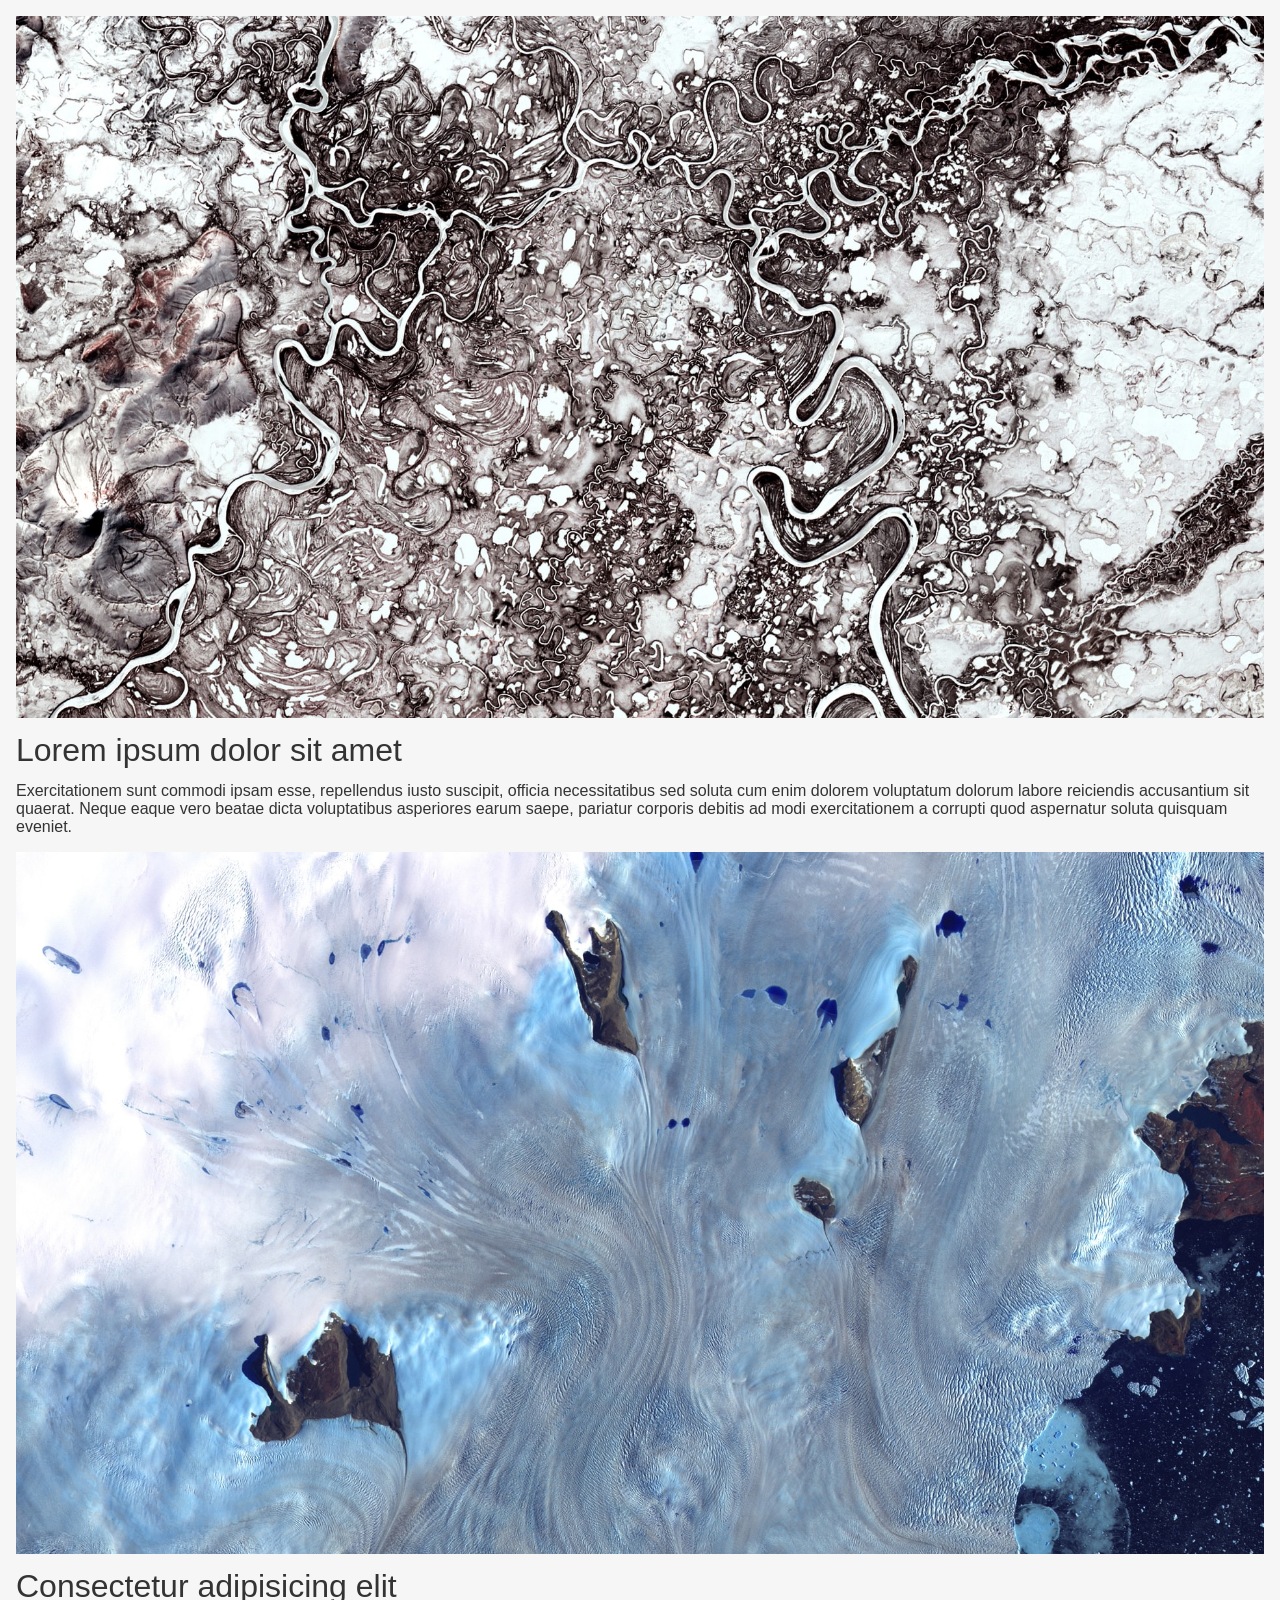
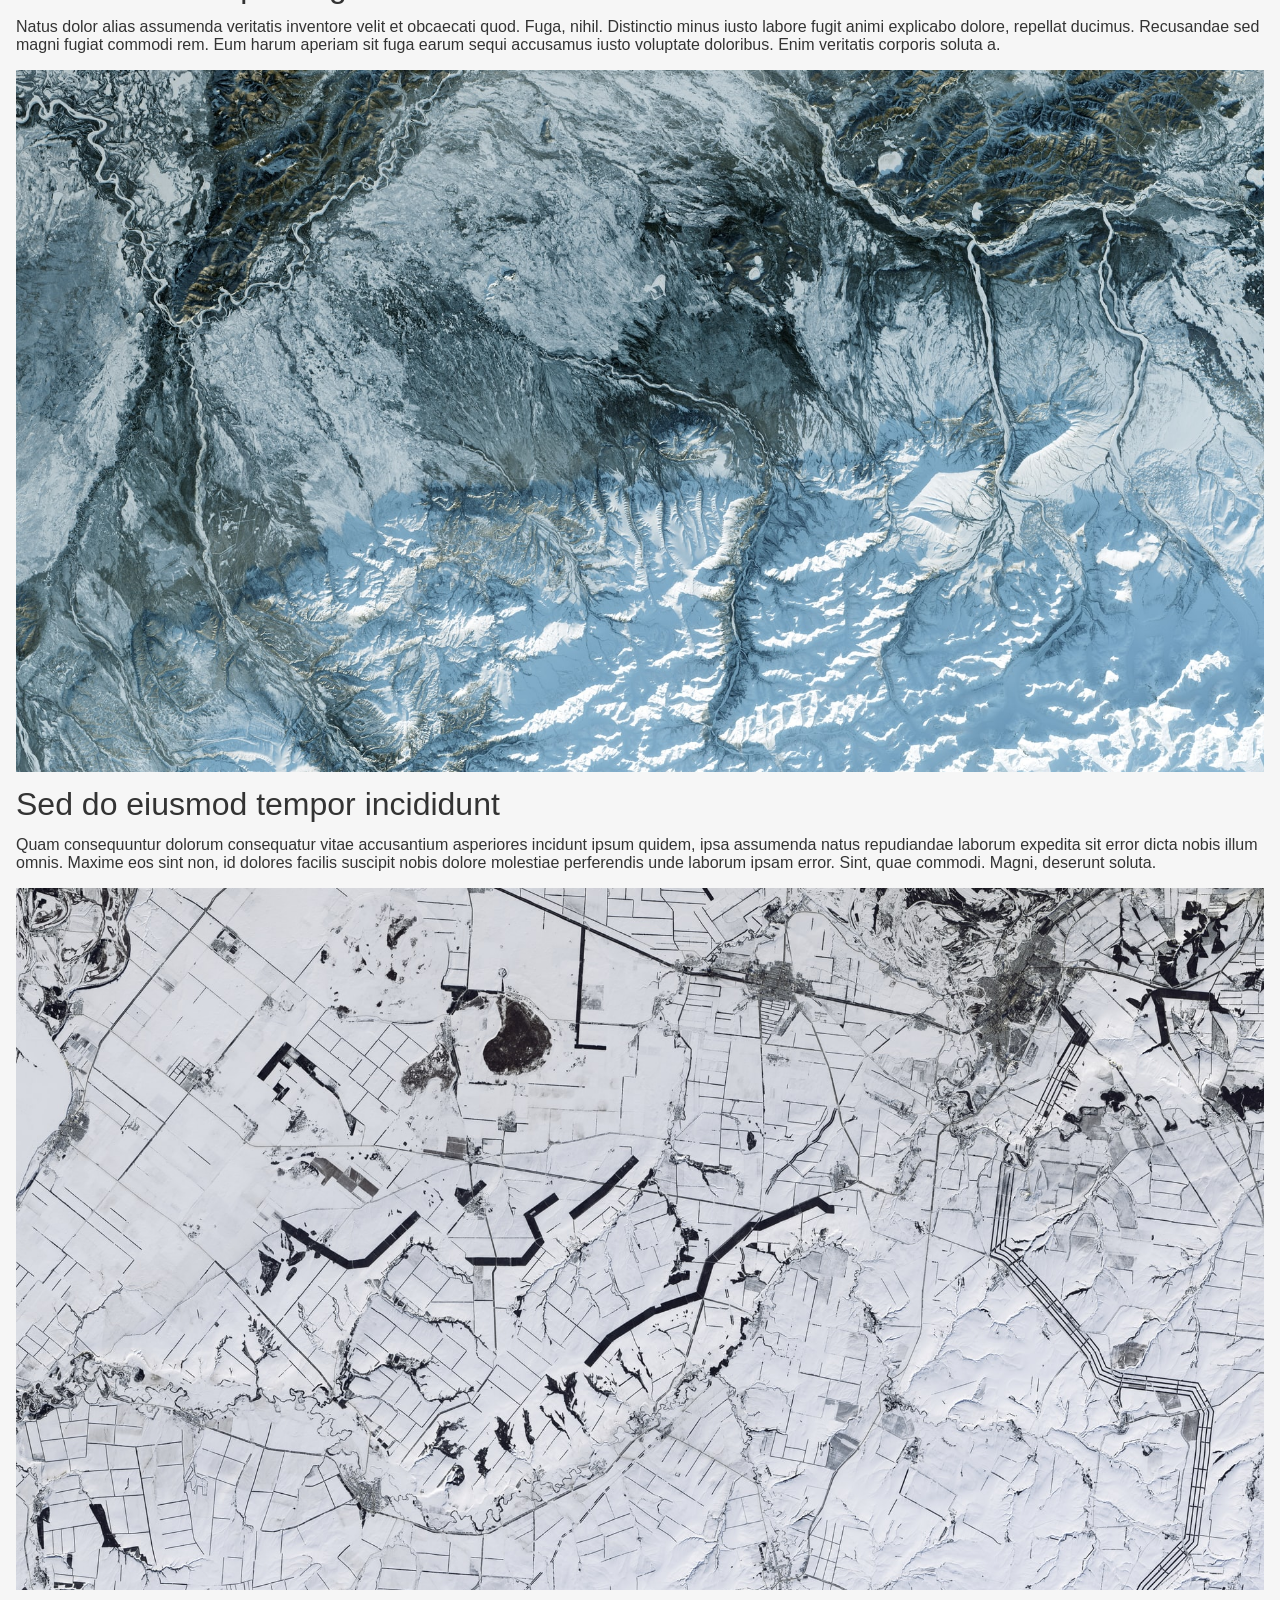
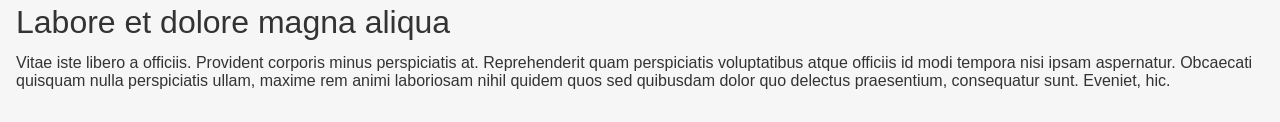
==== layout-01-simple.html @ f5642bf7 "dhbfiuwhgfiwrf" ====
<!DOCTYPE html>
<html lang="en" dir="ltr">
	<head>
		<meta charset="utf-8">
		<meta name="viewport" content="width=device-width, initial-scale=1.0">
		<title>template / example</title>

		<link rel="stylesheet" href="rsrc/style.css"> <!-- design, thème général -->
		<style media="screen">

			/* Fonction essentielle */

			body { max-width: 30 rem ;margin: auto;}

				/* moteur essentielle de mise en page de cette variation */
				
				/*
					description du fonctionnement CSS et HTML de cette mise en page.
					options ou paramètres supplémentaires.
					références vers la documentation.
				*/


			/*	-	-	-	-	-	-	-	-	-	-	-	-	-	-		-	-	-	-*/


			/* Style visuel et autres détails */

			img { aspect-ratio: 16/9;}

			img, h3, p { margin-bottom: 1rem;}

				/* habillage visuel et autres détails accessoires pour cette variation */

		</style>

	</head>
	<body>

			<img src="rsrc/img1.jpg">
			<h3>Lorem ipsum dolor sit amet</h3>
			<p>Exercitationem sunt commodi ipsam esse, repellendus iusto suscipit, officia necessitatibus sed soluta cum enim dolorem voluptatum dolorum labore reiciendis accusantium sit quaerat. Neque eaque vero beatae dicta voluptatibus asperiores earum saepe, pariatur corporis debitis ad modi exercitationem a corrupti quod aspernatur soluta quisquam eveniet.</p>


			<img src="rsrc/img2.jpg">
			<h3>Consectetur adipisicing elit</h3>
			<p>Natus dolor alias assumenda veritatis inventore velit et obcaecati quod. Fuga, nihil. Distinctio minus iusto labore fugit animi explicabo dolore, repellat ducimus. Recusandae sed magni fugiat commodi rem. Eum harum aperiam sit fuga earum sequi accusamus iusto voluptate doloribus. Enim veritatis corporis soluta a.</p>


			<img src="rsrc/img3.jpg">
			<h3>Sed do eiusmod tempor incididunt</h3>
			<p>Quam consequuntur dolorum consequatur vitae accusantium asperiores incidunt ipsum quidem, ipsa assumenda natus repudiandae laborum expedita sit error dicta nobis illum omnis. Maxime eos sint non, id dolores facilis suscipit nobis dolore molestiae perferendis unde laborum ipsam error. Sint, quae commodi. Magni, deserunt soluta.</p>

<img src="rsrc/img4.jpg">
			<h3>Labore et dolore magna aliqua</h3>
			<p>Vitae iste libero a officiis. Provident corporis minus perspiciatis at. Reprehenderit quam perspiciatis voluptatibus atque officiis id modi tempora nisi ipsam aspernatur. Obcaecati quisquam nulla perspiciatis ullam, maxime rem animi laboriosam nihil quidem quos sed quibusdam dolor quo delectus praesentium, consequatur sunt. Eveniet, hic.</p>


	</body>
</html>
---- rsrc/style.css ----
/*	-	-	-	-	-	-	-	-	-	-	*/
/* Style visuel global pour le projet */


/* Import */
@import url('https://rsms.me/inter/inter.css');




/* Reset */
* { box-sizing: border-box; margin:0; }
img { max-width: 100%; display: block; object-fit: cover; }




/* Typo */

body { font-family: InterVariable, sans-serif; }

h3{
	font-size: 2rem;
	line-height: 100%;
	font-weight: 200;
}




/* Couleur */

html {
	color: #333;
	background-color: #F6F6F6;
}




/* Géometrie & Mise en page */

body{
	padding: 1rem;
}
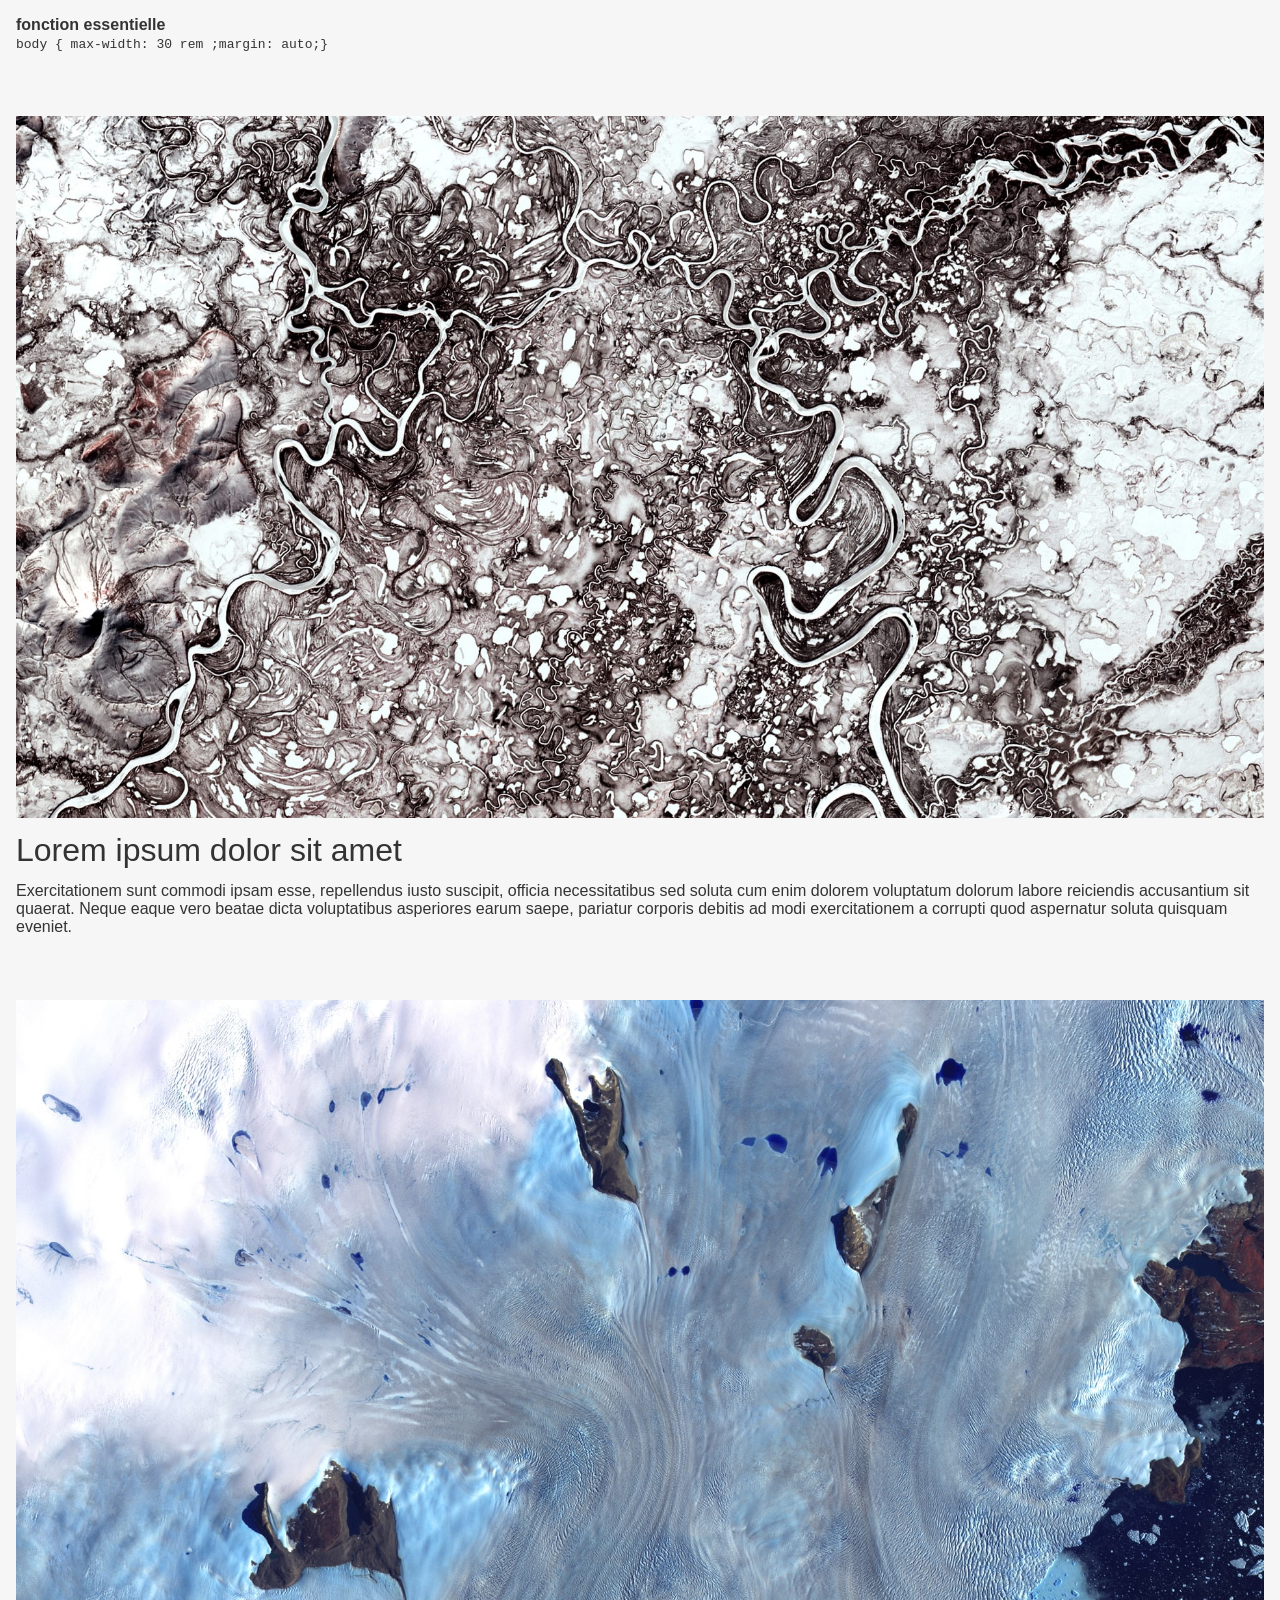
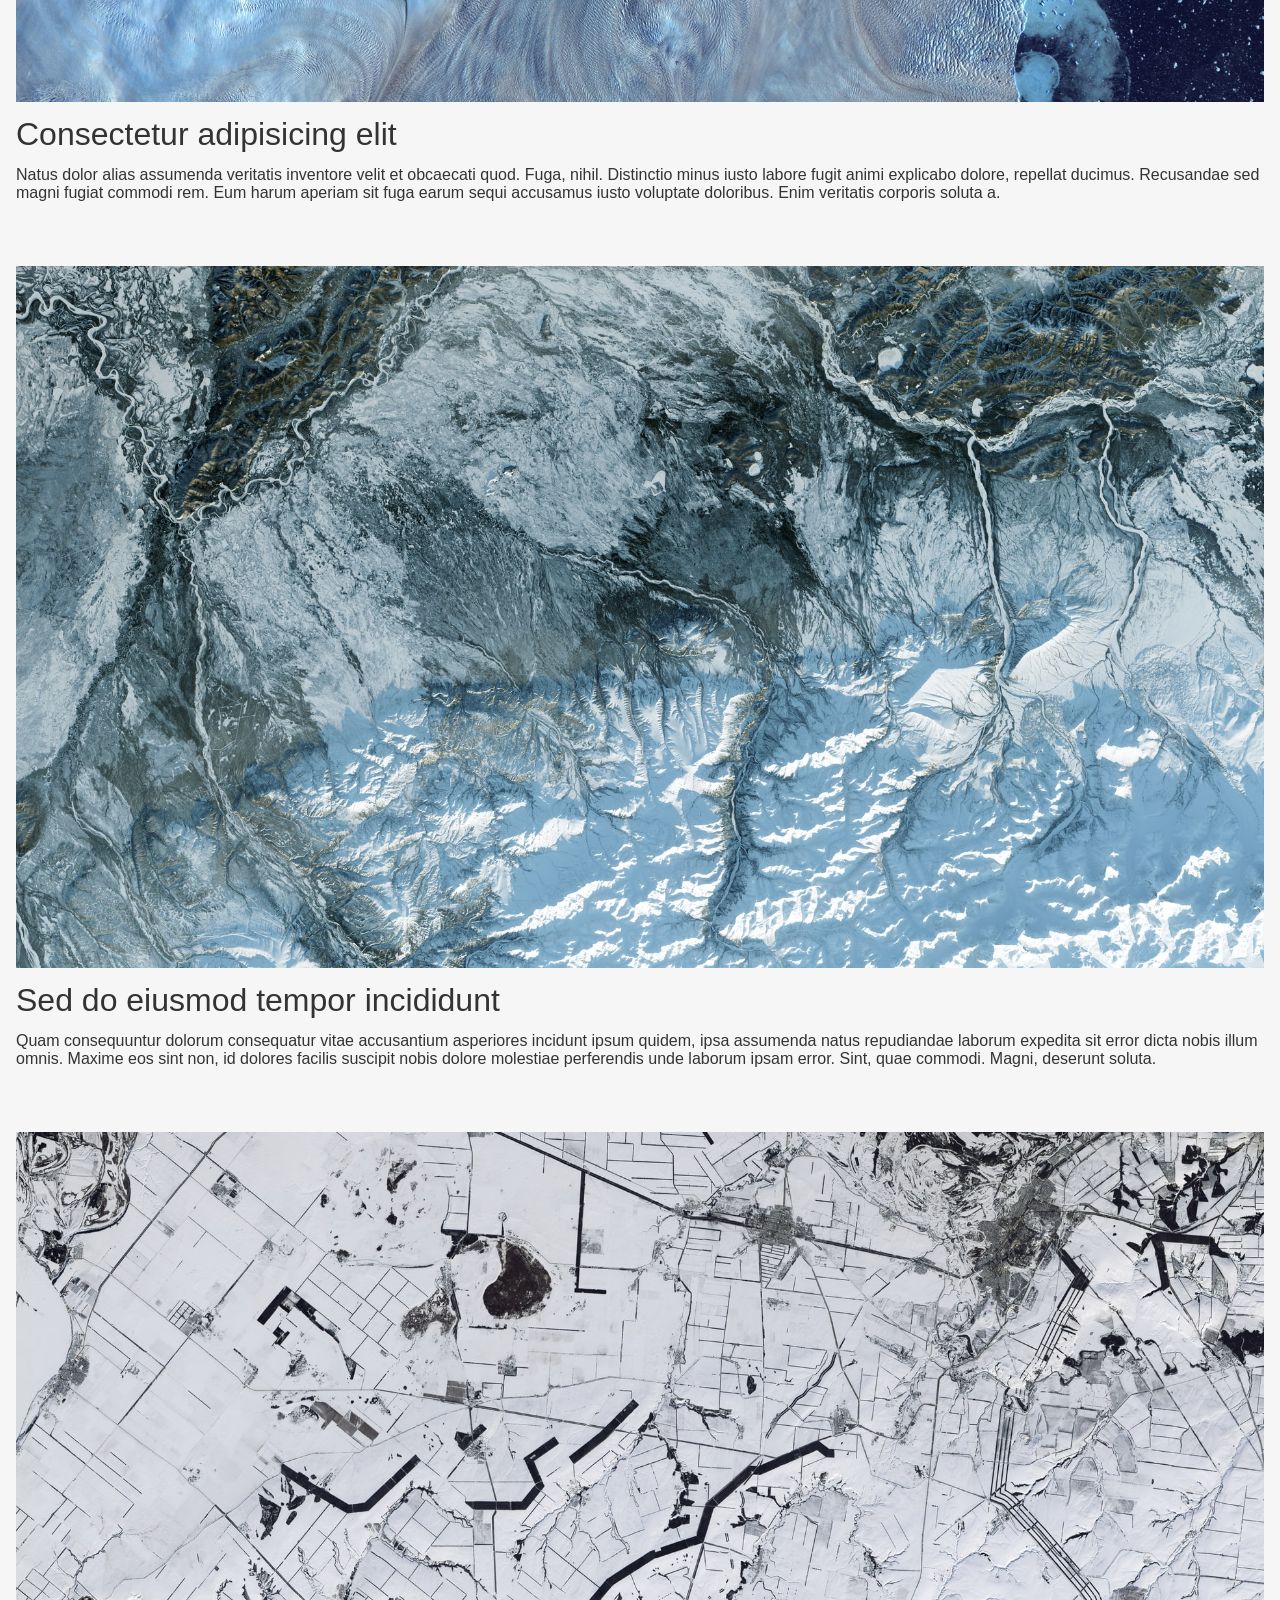
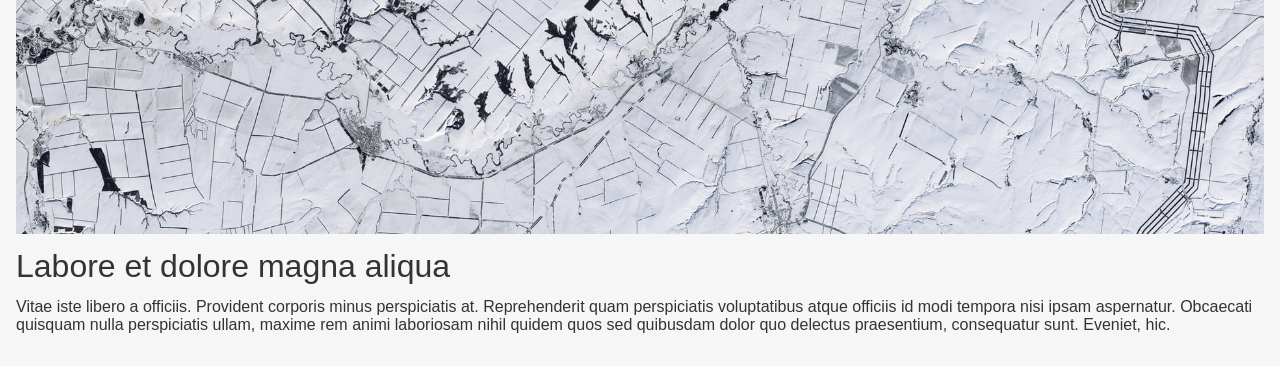
==== commit 66eff469: "Update layout-01-simple.html simple" ====
--- a/layout-01-simple.html
+++ b/layout-01-simple.html
@@ -3,7 +3,7 @@
 	<head>
 		<meta charset="utf-8">
 		<meta name="viewport" content="width=device-width, initial-scale=1.0">
-		<title>template / example</title>
+		<title>simple</title>
 
 		<link rel="stylesheet" href="rsrc/style.css"> <!-- design, thème général -->
 		<style media="screen">
@@ -30,6 +30,10 @@
 
 			img, h3, p { margin-bottom: 1rem;}
 
+			img { margin-top: 4rem;}
+
+			h3 {text-wrap: balance;}
+
 				/* habillage visuel et autres détails accessoires pour cette variation */
 
 		</style>
@@ -37,6 +41,13 @@
 	</head>
 	<body>
 
+
+		<div>
+			<h4>fonction essentielle</h4>
+			<code> <body>
+				body { max-width: 30 rem ;margin: auto;}
+			</body></code>
+		</div>
 			<img src="rsrc/img1.jpg">
 			<h3>Lorem ipsum dolor sit amet</h3>
 			<p>Exercitationem sunt commodi ipsam esse, repellendus iusto suscipit, officia necessitatibus sed soluta cum enim dolorem voluptatum dolorum labore reiciendis accusantium sit quaerat. Neque eaque vero beatae dicta voluptatibus asperiores earum saepe, pariatur corporis debitis ad modi exercitationem a corrupti quod aspernatur soluta quisquam eveniet.</p>
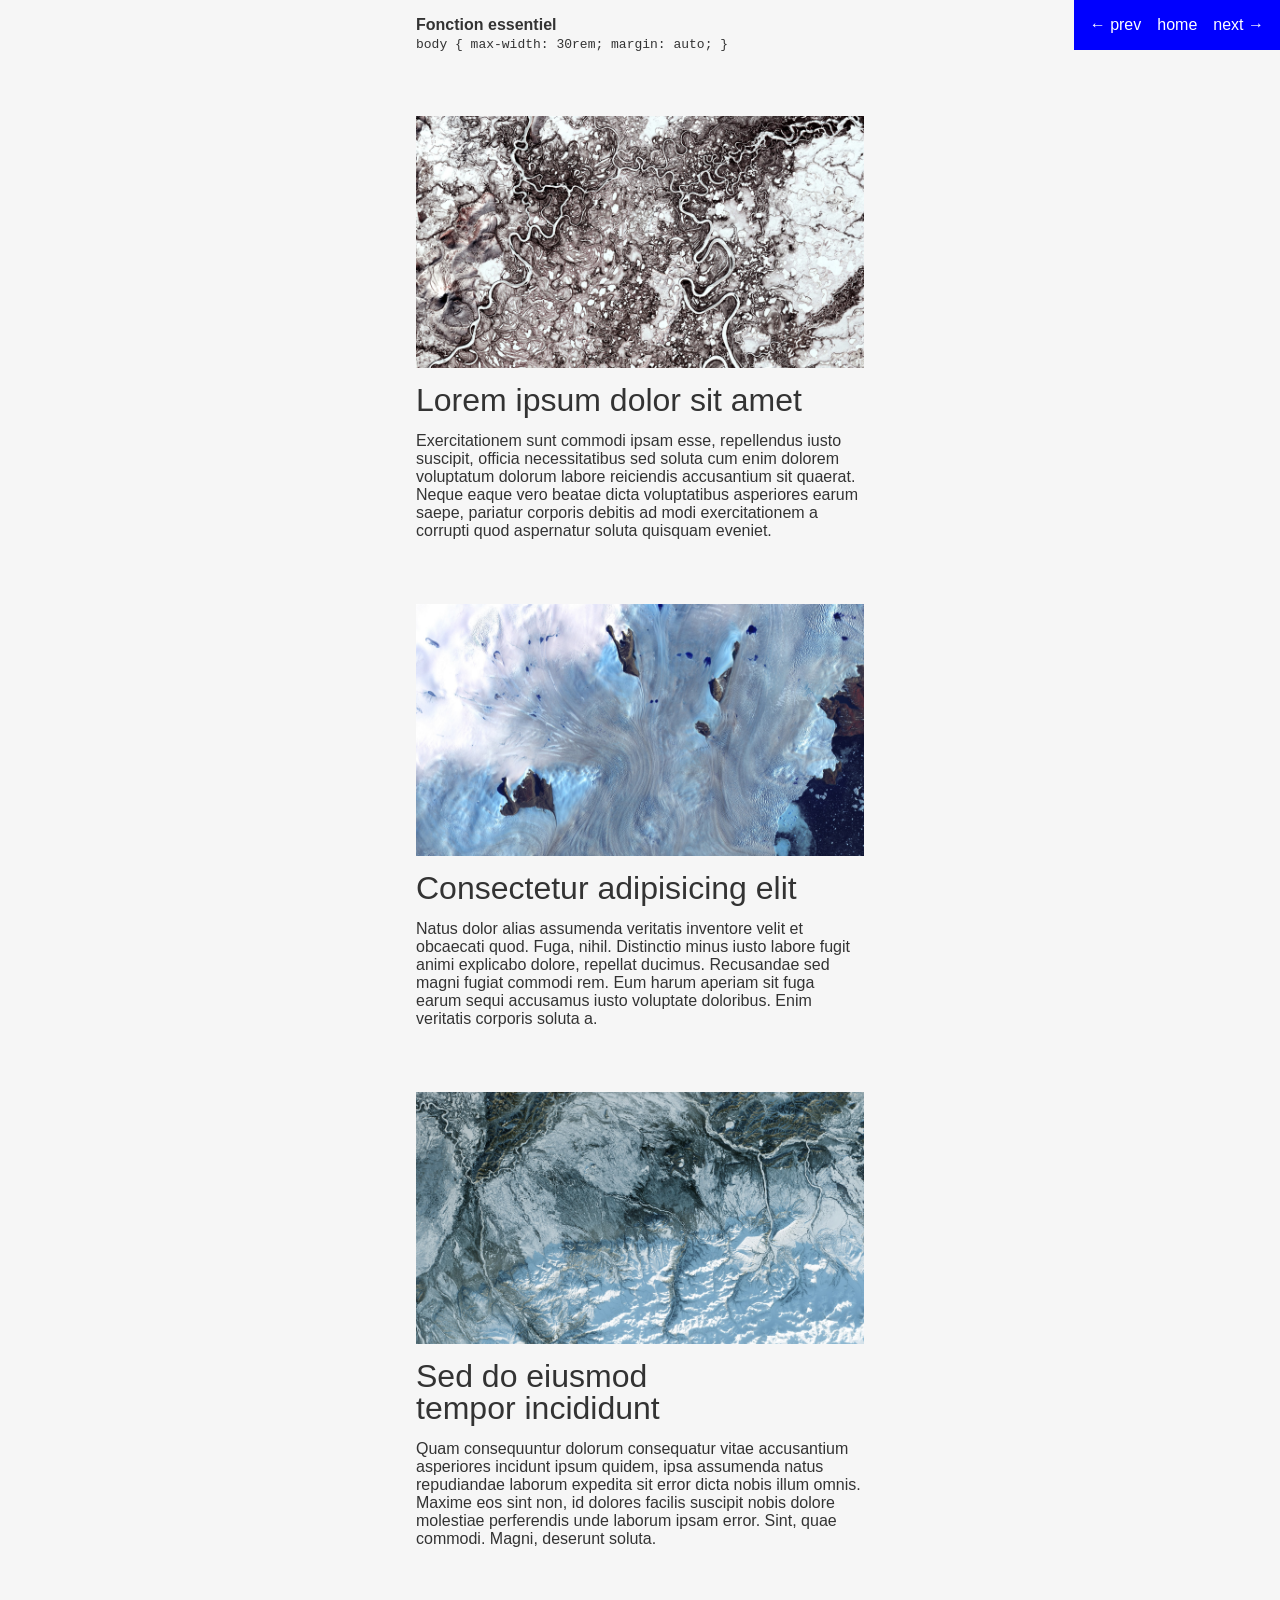
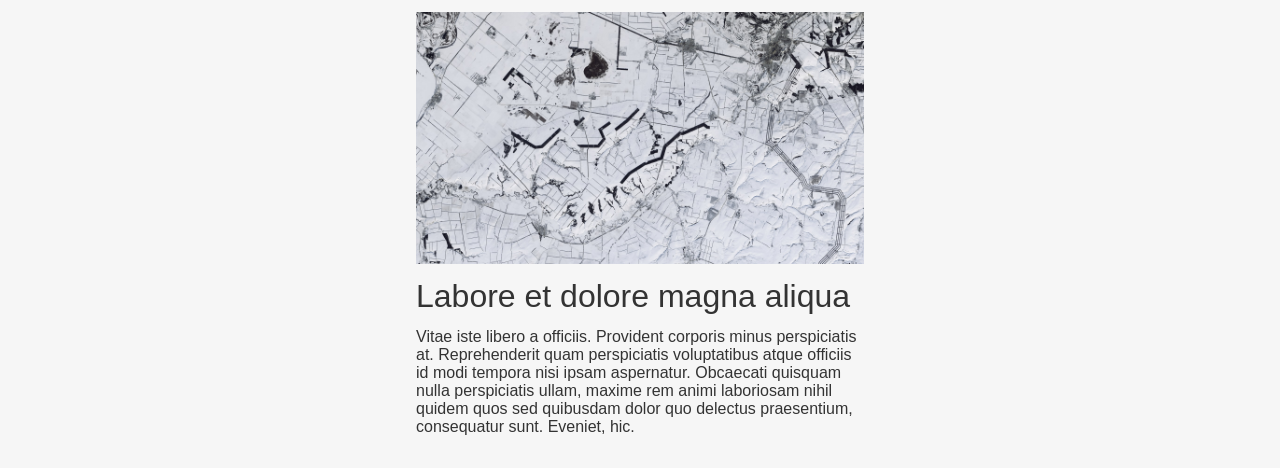
==== commit ac819ca0: "v2" ====
--- a/layout-01-simple.html
+++ b/layout-01-simple.html
@@ -9,63 +9,51 @@
 		<style media="screen">
 
 			/* Fonction essentielle */
-
-			body { max-width: 30 rem ;margin: auto;}
-
-				/* moteur essentielle de mise en page de cette variation */
-				
-				/*
-					description du fonctionnement CSS et HTML de cette mise en page.
-					options ou paramètres supplémentaires.
-					références vers la documentation.
-				*/
-
+			body { max-width: 30rem; margin: auto; }
 
 			/*	-	-	-	-	-	-	-	-	-	-	-	-	-	-		-	-	-	-*/
 
 
 			/* Style visuel et autres détails */
 
-			img { aspect-ratio: 16/9;}
+			img { aspect-ratio: 16/9; }
+			
+			img, h3, p { margin-bottom: 1rem; }
 
-			img, h3, p { margin-bottom: 1rem;}
+			img { margin-top: 4rem; }
 
-			img { margin-top: 4rem;}
-
-			h3 {text-wrap: balance;}
-
-				/* habillage visuel et autres détails accessoires pour cette variation */
+			h3 { text-wrap: balance; }
 
 		</style>
 
 	</head>
 	<body>
 
-
-		<div>
-			<h4>fonction essentielle</h4>
-			<code> <body>
-				body { max-width: 30 rem ;margin: auto;}
-			</body></code>
-		</div>
+			<div>
+				<h4>Fonction essentiel</h4>
+				<code> body { max-width: 30rem; margin: auto; } </code>
+			</div>
+		
 			<img src="rsrc/img1.jpg">
 			<h3>Lorem ipsum dolor sit amet</h3>
 			<p>Exercitationem sunt commodi ipsam esse, repellendus iusto suscipit, officia necessitatibus sed soluta cum enim dolorem voluptatum dolorum labore reiciendis accusantium sit quaerat. Neque eaque vero beatae dicta voluptatibus asperiores earum saepe, pariatur corporis debitis ad modi exercitationem a corrupti quod aspernatur soluta quisquam eveniet.</p>
-
 
 			<img src="rsrc/img2.jpg">
 			<h3>Consectetur adipisicing elit</h3>
 			<p>Natus dolor alias assumenda veritatis inventore velit et obcaecati quod. Fuga, nihil. Distinctio minus iusto labore fugit animi explicabo dolore, repellat ducimus. Recusandae sed magni fugiat commodi rem. Eum harum aperiam sit fuga earum sequi accusamus iusto voluptate doloribus. Enim veritatis corporis soluta a.</p>
 
-
 			<img src="rsrc/img3.jpg">
 			<h3>Sed do eiusmod tempor incididunt</h3>
 			<p>Quam consequuntur dolorum consequatur vitae accusantium asperiores incidunt ipsum quidem, ipsa assumenda natus repudiandae laborum expedita sit error dicta nobis illum omnis. Maxime eos sint non, id dolores facilis suscipit nobis dolore molestiae perferendis unde laborum ipsam error. Sint, quae commodi. Magni, deserunt soluta.</p>
 
-<img src="rsrc/img4.jpg">
+			<img src="rsrc/img4.jpg">
 			<h3>Labore et dolore magna aliqua</h3>
 			<p>Vitae iste libero a officiis. Provident corporis minus perspiciatis at. Reprehenderit quam perspiciatis voluptatibus atque officiis id modi tempora nisi ipsam aspernatur. Obcaecati quisquam nulla perspiciatis ullam, maxime rem animi laboriosam nihil quidem quos sed quibusdam dolor quo delectus praesentium, consequatur sunt. Eveniet, hic.</p>
 
-
+			<nav id="siteNav">
+				<a href="index.html">prev</a>
+				<a href="index.html">home</a>
+				<a href="layout-02-colonnes.html">next</a>
+			</nav>
 	</body>
 </html>
--- a/rsrc/style.css
+++ b/rsrc/style.css
@@ -42,4 +42,31 @@
 
 body{
 	padding: 1rem;
+}
+
+
+
+/* Navigation */
+#siteNav{
+	position: fixed;
+	top:0;
+	right:0;
+	background: blue;
+	color: #FFF;
+	padding: 1rem;
+	display: flex;
+	gap: 1rem;
+}
+#siteNav a {
+	color: inherit;
+	text-decoration: none;
+}
+
+#siteNav a:first-child:before { content: "← "; }
+
+#siteNav a:last-child:after{ content: " →"; }
+
+#siteNav a:hover{
+	text-decoration: underline;
+	text-shadow: 0 0 0.5em #FFF;
 }
